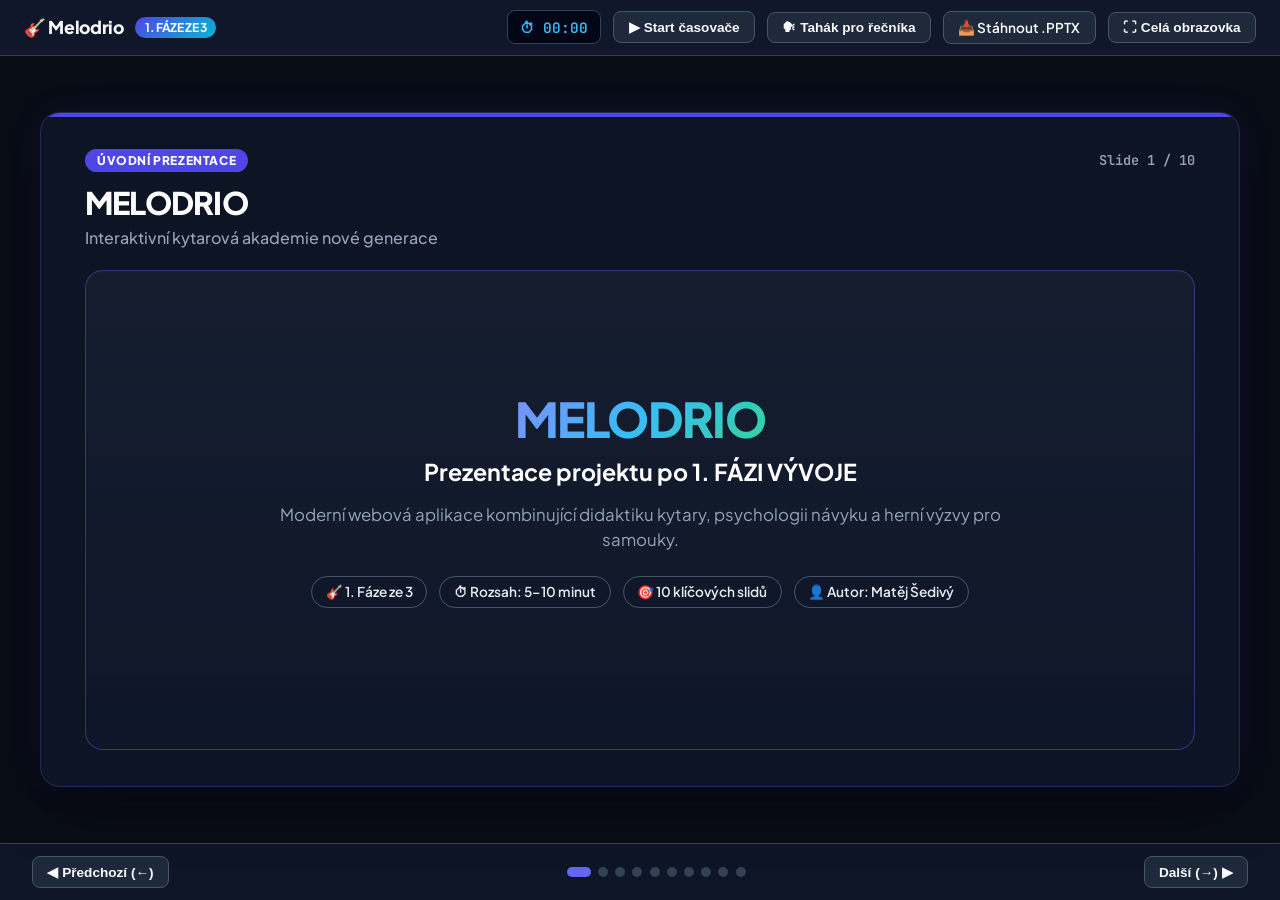
==== prezentace.html @ 57d4da6e "docs: 10-slidova prezentace po 1. fazi projektu (.pptx a interaktivni html verze)" ====
<!DOCTYPE html>
<html lang="cs">
<head>
  <meta charset="UTF-8">
  <meta name="viewport" content="width=device-width, initial-scale=1.0">
  <title>Melodrio – Prezentace po 1. Fázi vývoje (5-10 min)</title>
  <link rel="preconnect" href="https://fonts.googleapis.com">
  <link rel="preconnect" href="https://fonts.gstatic.com" crossorigin>
  <link href="https://fonts.googleapis.com/css2?family=Plus+Jakarta+Sans:wght@400;500;600;700;800&family=JetBrains+Mono:wght@400;600&display=swap" rel="stylesheet">
  <style>
    :root {
      --bg: #090D16;
      --card-bg: #131B2E;
      --card-border: #334155;
      --text: #F8FAFC;
      --text-muted: #94A3B8;
      --primary: #6366F1;
      --emerald: #10B981;
      --amber: #F59E0B;
      --rose: #F43F5E;
      --cyan: #38BDF8;
    }

    * { box-sizing: border-box; margin: 0; padding: 0; }
    body {
      font-family: 'Plus Jakarta Sans', system-ui, -apple-system, sans-serif;
      background: var(--bg);
      color: var(--text);
      min-height: 100vh;
      display: flex;
      flex-direction: column;
      overflow-x: hidden;
    }

    /* Top Control Bar */
    header.pres-header {
      background: rgba(19, 27, 46, 0.85);
      backdrop-filter: blur(12px);
      border-bottom: 1px solid var(--card-border);
      padding: 0.65rem 1.5rem;
      display: flex;
      align-items: center;
      justify-content: space-between;
      position: sticky;
      top: 0;
      z-index: 100;
    }
    .brand {
      display: flex;
      align-items: center;
      gap: 0.75rem;
      font-weight: 800;
      font-size: 1.1rem;
      letter-spacing: -0.02em;
    }
    .brand-badge {
      background: linear-gradient(135deg, #4F46E5, #06B6D4);
      color: #fff;
      padding: 0.2rem 0.6rem;
      border-radius: 9999px;
      font-size: 0.75rem;
      font-weight: 700;
    }
    .pres-controls {
      display: flex;
      align-items: center;
      gap: 0.75rem;
    }
    .ctrl-btn {
      background: #1E293B;
      color: #F8FAFC;
      border: 1px solid #475569;
      padding: 0.45rem 0.9rem;
      border-radius: 8px;
      font-size: 0.85rem;
      font-weight: 600;
      cursor: pointer;
      display: flex;
      align-items: center;
      gap: 0.4rem;
      transition: all 0.15s ease;
    }
    .ctrl-btn:hover {
      background: #334155;
      border-color: #64748B;
    }
    .ctrl-btn.active {
      background: #4F46E5;
      border-color: #6366F1;
      color: white;
    }
    .timer-badge {
      font-family: 'JetBrains Mono', monospace;
      background: #020617;
      border: 1px solid #334155;
      color: #38BDF8;
      padding: 0.4rem 0.75rem;
      border-radius: 8px;
      font-size: 0.9rem;
      font-weight: 600;
    }

    /* Presentation Container */
    main.pres-viewport {
      flex: 1;
      display: flex;
      align-items: center;
      justify-content: center;
      padding: 1.5rem;
      position: relative;
    }

    .slide-stage {
      width: 100%;
      max-width: 1200px;
      aspect-ratio: 16 / 9;
      background: #0D1424;
      border: 1px solid rgba(99, 102, 241, 0.25);
      border-radius: 20px;
      box-shadow: 0 25px 60px -15px rgba(0, 0, 0, 0.7), 0 0 40px -10px rgba(79, 70, 229, 0.2);
      display: flex;
      flex-direction: column;
      padding: 2.25rem 2.75rem;
      position: relative;
      overflow: hidden;
      transition: all 0.25s ease;
    }

    .slide-top-glow {
      position: absolute;
      top: 0;
      left: 0;
      right: 0;
      height: 4px;
    }

    .slide-meta-row {
      display: flex;
      align-items: center;
      justify-content: space-between;
      margin-bottom: 0.75rem;
    }
    .slide-pill {
      font-size: 0.75rem;
      font-weight: 800;
      letter-spacing: 0.05em;
      text-transform: uppercase;
      padding: 0.25rem 0.75rem;
      border-radius: 9999px;
      color: white;
      display: inline-block;
    }
    .slide-num-indicator {
      font-family: 'JetBrains Mono', monospace;
      color: var(--text-muted);
      font-size: 0.85rem;
      font-weight: 600;
    }

    .slide-header {
      margin-bottom: 1.4rem;
    }
    .slide-title {
      font-size: 1.95rem;
      font-weight: 800;
      letter-spacing: -0.025em;
      line-height: 1.2;
      color: #FFFFFF;
      margin-bottom: 0.35rem;
    }
    .slide-subtitle {
      font-size: 1rem;
      color: var(--text-muted);
      font-weight: 500;
    }

    /* Slide Layouts */
    .slide-body {
      flex: 1;
      display: flex;
      gap: 1.25rem;
    }

    .slide-card {
      flex: 1;
      background: #131B2E;
      border: 1px solid var(--card-border);
      border-radius: 14px;
      padding: 1.25rem 1.4rem;
      display: flex;
      flex-direction: column;
      position: relative;
    }
    .slide-card-title {
      font-size: 1.1rem;
      font-weight: 700;
      margin-bottom: 0.85rem;
      display: flex;
      align-items: center;
      gap: 0.5rem;
    }
    .slide-card ul {
      list-style: none;
      display: flex;
      flex-direction: column;
      gap: 0.65rem;
    }
    .slide-card li {
      font-size: 0.92rem;
      color: #CBD5E1;
      line-height: 1.45;
      display: flex;
      align-items: flex-start;
      gap: 0.55rem;
    }
    .slide-card li::before {
      content: "▶";
      color: var(--cyan);
      font-size: 0.75rem;
      margin-top: 0.25rem;
      flex-shrink: 0;
    }

    /* Hero Layout (Slide 1) */
    .hero-layout {
      flex: 1;
      display: flex;
      flex-direction: column;
      align-items: center;
      justify-content: center;
      text-align: center;
      background: linear-gradient(180deg, rgba(30, 41, 59, 0.5), rgba(15, 23, 42, 0.8));
      border: 1px solid rgba(99, 102, 241, 0.4);
      border-radius: 18px;
      padding: 2rem;
    }
    .hero-logo {
      font-size: 3rem;
      font-weight: 900;
      letter-spacing: -0.03em;
      background: linear-gradient(135deg, #818CF8, #38BDF8, #34D399);
      -webkit-background-clip: text;
      -webkit-text-fill-color: transparent;
      margin-bottom: 0.5rem;
    }
    .hero-tagline {
      font-size: 1.45rem;
      font-weight: 700;
      color: white;
      margin-bottom: 1rem;
    }
    .hero-desc {
      font-size: 1.05rem;
      color: #94A3B8;
      max-width: 750px;
      line-height: 1.5;
      margin-bottom: 1.5rem;
    }
    .hero-badges {
      display: flex;
      gap: 0.75rem;
      margin-bottom: 1.5rem;
    }
    .hero-badge-item {
      background: rgba(15, 23, 42, 0.8);
      border: 1px solid #475569;
      padding: 0.4rem 0.85rem;
      border-radius: 9999px;
      font-size: 0.85rem;
      font-weight: 600;
      color: #E2E8F0;
    }

    /* Speaker Notes Drawer */
    .notes-drawer {
      background: #0B0F19;
      border-top: 1px solid var(--card-border);
      padding: 1.25rem 2rem;
      display: none;
    }
    .notes-drawer.open {
      display: block;
    }
    .notes-title {
      font-size: 0.8rem;
      text-transform: uppercase;
      letter-spacing: 0.05em;
      color: #38BDF8;
      font-weight: 800;
      margin-bottom: 0.5rem;
      display: flex;
      align-items: center;
      gap: 0.5rem;
    }
    .notes-content {
      color: #CBD5E1;
      font-size: 0.95rem;
      line-height: 1.6;
      max-width: 1200px;
      margin: 0 auto;
    }

    /* Footer Nav */
    footer.pres-footer {
      background: rgba(15, 23, 42, 0.9);
      border-top: 1px solid var(--card-border);
      padding: 0.75rem 2rem;
      display: flex;
      align-items: center;
      justify-content: space-between;
    }
    .slide-dots {
      display: flex;
      gap: 0.45rem;
    }
    .dot {
      width: 10px;
      height: 10px;
      border-radius: 9999px;
      background: #334155;
      cursor: pointer;
      transition: all 0.2s;
    }
    .dot.active {
      background: #6366F1;
      width: 24px;
    }

    @media (max-width: 900px) {
      .slide-stage { aspect-ratio: auto; min-height: 600px; padding: 1.5rem; }
      .slide-body { flex-direction: column; }
    }
  </style>
</head>
<body>

  <!-- Top bar -->
  <header class="pres-header">
    <div class="brand">
      <span>🎸 Melodrio</span>
      <span class="brand-badge">1. FÁZE ZE 3</span>
    </div>

    <div class="pres-controls">
      <div class="timer-badge" id="timerBadge">⏱ 00:00</div>
      <button class="ctrl-btn" id="timerToggleBtn">▶ Start časovače</button>
      <button class="ctrl-btn" id="notesToggleBtn">🗣 Tahák pro řečníka</button>
      <a href="prezentace_melodrio_faze1.pptx" download class="ctrl-btn" style="text-decoration:none;">📥 Stáhnout .PPTX</a>
      <button class="ctrl-btn" id="fullscreenBtn">⛶ Celá obrazovka</button>
    </div>
  </header>

  <!-- Slide Viewport -->
  <main class="pres-viewport">
    <div class="slide-stage" id="slideStage">
      <div class="slide-top-glow" id="slideGlow"></div>

      <div class="slide-meta-row">
        <span class="slide-pill" id="slidePill">ÚVODNÍ PREZENTACE</span>
        <span class="slide-num-indicator" id="slideNum">Slide 1 / 10</span>
      </div>

      <div class="slide-header" id="slideHeader">
        <h1 class="slide-title" id="slideTitle">MELODRIO</h1>
        <p class="slide-subtitle" id="slideSubtitle">Interaktivní kytarová akademie nové generace</p>
      </div>

      <div class="slide-body" id="slideBody">
        <!-- Injected via JavaScript -->
      </div>
    </div>
  </main>

  <!-- Speaker Notes -->
  <section class="notes-drawer" id="notesDrawer">
    <div class="notes-title">🗣 CO ŘÍCT K TOMUTO SLIDU (TAHÁK NA 5–10 MINUT):</div>
    <div class="notes-content" id="notesContent">
      <!-- Injected notes -->
    </div>
  </section>

  <!-- Bottom Nav -->
  <footer class="pres-footer">
    <button class="ctrl-btn" id="prevBtn">◀ Předchozí (←)</button>
    <div class="slide-dots" id="dotsContainer"></div>
    <button class="ctrl-btn" id="nextBtn">Další (→) ▶</button>
  </footer>

  <script>
    // Speaker notes and detailed scripts for all 10 slides
    const SLIDES_DATA = [
      {
        num: 1,
        pill: "ÚVODNÍ PREZENTACE",
        pillColor: "#4F46E5",
        title: "MELODRIO",
        subtitle: "Interaktivní kytarová akademie nové generace",
        type: "hero",
        heroTagline: "Prezentace projektu po 1. FÁZI VÝVOJE",
        heroDesc: "Moderní webová aplikace kombinující didaktiku kytary, psychologii návyku a herní výzvy pro samouky.",
        badges: ["🎸 1. Fáze ze 3", "⏱ Rozsah: 5–10 minut", "🎯 10 klíčových slidů", "👤 Autor: Matěj Šedivý"],
        speechNotes: `
          <b>Úvod (0:00 - 0:45):</b><br>
          „Dobrý den všem. Dnes vám představuji projekt <b>Melodrio</b> – interaktivní kytarovou akademii, jejímž cílem je zpřístupnit výuku hry na kytaru moderní a zábavnou formou.<br>
          Tato prezentace shrnuje <b>první fázi vývoje</b> z celkových tří plánovaných. Během následujících 5 až 8 minut vám ukážu, z čeho jsme čerpali inspiraci, co všechno uživatel v aplikaci může dělat, jaké technické výzvy jsme překonali a kam bude projekt směřovat dál.“
        `
      },
      {
        num: 2,
        pill: "PRODUKTOVÁ DNA",
        pillColor: "#059669",
        title: "Vize aplikace: Fúze tří špičkových konceptů",
        subtitle: "Řešíme problém, proč 90 % začátečníků na kytaru skončí do prvních 3 měsíců",
        type: "cards3",
        cards: [
          {
            title: "1. DUOLINGO (Návyk)",
            color: "#10B981",
            bullets: [
              "Mikro-lekce stravitelné během pár minut",
              "Denní série (Streak) pro psychologii zvyku",
              "Sbírání XP bodů a postup po úrovních (Level 1–100)",
              "Systém 16 odznaků a okamžité odměny"
            ]
          },
          {
            title: "2. SIMPLY GUITAR (Didaktika)",
            color: "#38BDF8",
            bullets: [
              "Ověřená kytarová metodika pro samouky",
              "Interaktivní akordové diagramy s prstoklady",
              "Integrovaná přesná chromatická ladička",
              "Zvukový metronom pro trénink přesného tempa"
            ]
          },
          {
            title: "3. HAXAGON (Výzvy a Mise)",
            color: "#818CF8",
            bullets: [
              "Struktura postupného odemykání obsahu",
              "Praktické hands-on úkoly pro postup dál",
              "Písně navázané na splněné prerekvizity lekcí",
              "God / Admin mód pro evaluaci a testing"
            ]
          }
        ],
        speechNotes: `
          <b>Filozofie (0:45 - 1:45):</b><br>
          „Většina lidí, kteří si koupí kytaru, ji do tří měsíců odloží do kouta. Důvodem je suchá teorie z učebnic a nulová okamžitá zpětná vazba.<br>
          Proto jsme Melodrio postavili jako hybrid tří světově osvědčených systémů:<br>
          1. <b>Duolingo</b> nám dalo psychologii návyku – denní streak, sbírání XP a odznaky.<br>
          2. <b>Simply Guitar</b> poskytlo hudební metodiku – vizuální akordy, ladičku a metronom.<br>
          3. <b>Haxagon</b> inspiroval herní strukturu výzev – student postupně odemyká mise a písničky plněním praktických úkolů.“
        `
      },
      {
        num: 3,
        pill: "STRATEGICKÁ ROADMAPA",
        pillColor: "#D97706",
        title: "Důležitý kontext: Jsme v 1. FÁZI ZE 3",
        subtitle: "Projekt je koncipován jako třífázový vývojový cyklus – dnes hodnotíme první pilíř",
        type: "cards3",
        cards: [
          {
            title: "FÁZE 1: ZÁKLAD (HOTOVO)",
            color: "#10B981",
            bullets: [
              "✓ Plné didaktické jádro a čisté rozhraní",
              "✓ 16 strukturovaných lekcí (Fáze 1 a 2)",
              "✓ Repertoár 25 skladeb s popup odemykáním",
              "✓ Odemčená ladička a metronom pro všechny",
              "✓ Profil studenta a administrátorský God Mode"
            ]
          },
          {
            title: "FÁZE 2: AUDIO ENGINE (DALŠÍ KROK)",
            color: "#F59E0B",
            bullets: [
              "▶ Detekce tónů mikrofonem v reálném čase",
              "▶ Web Audio API + YIN pitch detection algoritmus",
              "▶ Interaktivní běžící tabulatura s hodnocením",
              "▶ Automatická kontrola čistoty zahraných akordů",
              "▶ Doprovodná kapela (backing tracks)"
            ]
          },
          {
            title: "FÁZE 3: MULTIPLAYER (BUDOUCNOST)",
            color: "#818CF8",
            bullets: [
              "✦ Kytarové ligy a týdenní žebříčky",
              "✦ Kytarové duely přátel 1 na 1",
              "✦ Komunitní tvorba vlastních tabulatur",
              "✦ Mobilní PWA aplikace do kapsy",
              "✦ Certifikáty o absolvování kurzů"
            ]
          }
        ],
        speechNotes: `
          <b>Fázování projektu (1:45 - 2:30):</b><br>
          „Je zásadní zdůraznit, že <b>toto je teprve 1. fáze ze tří</b>.<br>
          V této 1. fázi jsme vytvořili kompletní stabilní základy: UI, interaktivní strom 16 lekcí, knihovnu písní, cvičební nástroje a gamifikaci.<br>
          Ve <b>Fázi 2</b> napojíme mikrofon a reálný poslech hry v prohlížeči.<br>
          Ve <b>Fázi 3</b> přidáme multiplayerové souboje a ligy přátel.“
        `
      },
      {
        num: 4,
        pill: "UŽIVATELSKÝ ZÁŽITEK",
        pillColor: "#4F46E5",
        title: "Co vše může uživatel v aplikaci dělat",
        subtitle: "Kompletní cvičební prostředí navržené pro maximální efektivitu začátečníka",
        type: "cards2",
        card1: {
          title: "16 Strukturovaných lekcí (Fáze 1 a 2)",
          color: "#6366F1",
          bullets: [
            "Fáze 1 (Základy): Anatomie kytary, držení trsátka, ladění, tóny a akordy Em, Am, C",
            "Fáze 2 (Rytmus): Akordy G, D, rytmické vzorce a plynulé přechody mezi akordy",
            "Přehledný časový strom lekcí s čistým vizuálním oddělením mezi fázemi",
            "Každá lekce obsahuje srozumitelnou teorii, diagramy i testovací cvičení"
          ]
        },
        card2: {
          title: "Dashboard & Cvičební nástroje",
          color: "#38BDF8",
          bullets: [
            "Nový dvousloupcový responzivní dashboard: vlevo výuka, vpravo kompaktní nástroje",
            "Kompaktní fixní (sticky) boční panel zůstává po ruce i při posouvání dolů",
            "Integrovaná chromatická ladička s vizuální a zvukovou odezvou (E A D G B E)",
            "Přesný digitální metronom s nastavitelným tempem BPM a vizuálním kyvadlem"
          ]
        },
        speechNotes: `
          <b>Uživatelský zážitek (2:30 - 3:30):</b><br>
          „Jak aplikace reálně funguje pro studenta? Po přihlášení ho přivítá moderní dvousloupcový Dashboard.<br>
          Na levé straně prochází 16 lekcemi rozdělenými do dvou fází – od prvního dotyku strun až po přechody mezi akordy.<br>
          Na pravé straně má kompaktní panel s rychlým přístupem: denní cíl, statistiky, a hlavně <b>chromatickou ladičku a metronom</b>, které jsou nyní plně dostupné pro každého běžného uživatele.“
        `
      },
      {
        num: 5,
        pill: "KNIHOVNA SKLADEB",
        pillColor: "#059669",
        title: "Repertoár 25 písní & Inteligentní odemykání",
        subtitle: "Učení hrou na skutečné hudbě – žádná suchá cvičení, ale legendární hity",
        type: "cards2",
        card1: {
          title: "25 Světových hitů od 60. let po současnost",
          color: "#10B981",
          bullets: [
            "Ikonické skladby: Knockin' on Heaven's Door, Wonderwall, Stand By Me, Sweet Child O' Mine...",
            "Žánrová pestrost: Rock, Pop, Folk, Akustika i Hard Rock",
            "Přehledné karty písní s informacemi o tempu (BPM), žánru a potřebných akordech",
            "Odemčené skladby nabízejí přehled akordových tabulatur a rytmických doprovodů"
          ]
        },
        card2: {
          title: "Systém zámků & Asistenční popup modal",
          color: "#F59E0B",
          bullets: [
            "Písně jsou zamčené, dokud student neprojde lekcí s potřebnými akordy",
            "Zabraňuje frustraci ze skladeb, na které student zatím technicky nemá",
            "Informativní popup: Kliknutí zobrazí: 'Odemkne se po Lekci X: <Název lekce>'",
            "Jedním klikem: Tlačítko 'Přejít do Lekce X' okamžitě otevře požadovanou lekci"
          ]
        },
        speechNotes: `
          <b>Repertoár písniček (3:30 - 4:30):</b><br>
          „Nikdo se nechce učit hrát jen stupnice. V Melodriu má student k dispozici katalog 25 slavných světových písní.<br>
          Abychom předešli frustraci, písničky se odemykají postupně. Když student klikne na zamčenou píseň, nezobrazí se jen slepá ulička, ale elegantní <b>popup modal</b>, který mu řekne: <i>Tuto píseň odemkneš v Lekci 8: Akord G</i> – a rovnou mu nabídne tlačítko pro spuštění této lekce.“
        `
      },
      {
        num: 6,
        pill: "MOTIVAČNÍ ENGINE",
        pillColor: "#8B5CF6",
        title: "Gamifikace: Psychologie udržení pozornosti",
        subtitle: "Ověřené principy z Duolinga a Haxagonu, které udrží studenta hrát každý den",
        type: "cards2",
        card1: {
          title: "Přísný Daily Streak & Oddělené statistiky",
          color: "#A855F7",
          bullets: [
            "Přísná logika série: Výchozí 0 dní, přesně 1 den po dokončení denního cvičení",
            "Žádná falešná čísla – streak buduje skutečný každodenní tréninkový návyk",
            "Oddělené statistiky v profilu: Celkové XP body, level progres, celkový postup",
            "Detailní přehled: Dokončení Fáze 1 (8/8) a Fáze 2 (8/8) pro okamžitou zpětnou vazbu"
          ]
        },
        card2: {
          title: "16 Aspiračních odznaků za milníky",
          color: "#EC4899",
          bullets: [
            "Trofeje za konkrétní úspěchy: První tón, Mistr akordů, Rytmický mág, Písničkář...",
            "Jasný vizuální kontrast mezi získanými a zatím zamčenými odznaky",
            "Aspirační efekt: Uživatel zřetelně vidí cíle, kterých chce v budoucnu dosáhnout",
            "Každý odznak má detailní popis podmínek potřebných k jeho získání"
          ]
        },
        speechNotes: `
          <b>Gamifikace a motivace (4:30 - 5:30):</b><br>
          „Gamifikace je motorem úspěchu. V profilu studenta jsme oddělili klíčové statistiky – XP body, úroveň, Fázi 1 i Fázi 2.<br>
          Zavedli jsme přísně hlídaný <b>Daily Streak</b> (0 nebo 1 den), který uživatele nutí vzít kytaru do ruky alespoň na 5 minut denně.<br>
          A systém <b>16 aspiračních odznaků</b> funguje přesně jako v moderních hrách – vidíte, co ještě nemáte, a chcete to získat.“
        `
      },
      {
        num: 7,
        pill: "ADMINISTRACE & TESTING",
        pillColor: "#D97706",
        title: "God Mode: Plná kontrola pro zkoušejícího",
        subtitle: "Speciální administrátorský účet pro okamžitou prezentaci a evaluační testování",
        type: "cards2",
        card1: {
          title: "Přístup a Pravomoci",
          color: "#F59E0B",
          bullets: [
            "Přihlašovací údaje: jméno 'god', heslo 'godballs'",
            "Okamžitý přístup ke všem funkcím bez nutnosti odklikávat 16 lekcí",
            "Plně odemčené všechny písně, cvičení, nástroje i budoucí moduly",
            "Izolovaný stav: Běžný uživatel má reálný postup, God účet je nezávislý a plně připraven"
          ]
        },
        card2: {
          title: "Královský zlatý profil pro Boha",
          color: "#FBBF24",
          bullets: [
            "Prestižní statistiky: 10 000 XP & maximální Level 100",
            "Dokončeno všech 16/16 lekcí (100 % celkový postup)",
            "Nekonečný streak: Symbol '∞ dní' (pouze a jedine pro God mód)",
            "Všech 16 odznaků je odemčených se statusem 'Získáno'",
            "Královský zlatý vizuál: Zlaté karty, zlaté ukazatele a zářivé efekty (#F59E0B)"
          ]
        },
        speechNotes: `
          <b>God Mode (5:30 - 6:30):</b><br>
          „Pro účely evaluace a prezentace jsme vytvořili speciální režim <b>God Mode</b>.<br>
          Pod přihlášením 'god' a heslem 'godballs' získá hodnotitel okamžitý přístup k úplně všemu.<br>
          Profil boha má exkluzivní <b>zlaté téma</b>, 10 000 XP, hotových všech 16 lekcí, nekonečný streak ∞ dní a všechny odznaky. Přitom běžný uživatel má stále svá reálná data a standardní design.“
        `
      },
      {
        num: 8,
        pill: "INŽENÝRSKÉ LEKCE",
        pillColor: "#EF4444",
        title: "Výzvy a překážky: Co jsme museli vyřešit",
        subtitle: "Upřímný pohled pod kapotu – reálné technické a vizuální problémy při vývoji",
        type: "cards2",
        card1: {
          title: "Datové a Logické překážky",
          color: "#F87171",
          bullets: [
            "Bug '[object Object]' u streaku: Serializační chyba ukládání objektu místo čísla; vyřešeno striktní normalizací na 0 nebo 1",
            "Synchronizace stavu: Oddělení stavu běžného uživatele od God módu bez kolizí",
            "Podmíněná logika odemykání: Správné navázání 25 písniček na příslušné lekce"
          ]
        },
        card2: {
          title: "Vizuální a UX vylepšení",
          color: "#FB923C",
          bullets: [
            "Zbloudilé písmeno v profilu: Odstraněn nežádoucí znak před zvoleným jménem uživatele",
            "Chybějící mezera mezi fázemi: Lekce Fáze 1 se lepily na Fázi 2; přidán vzdušný přechod",
            "Nevyvážený dashboard: Prázdná pravá polovina obrazovky vyřešena dvousloupcovým layoutem se sticky panelem"
          ]
        },
        speechNotes: `
          <b>Výzvy a řešení (6:30 - 7:30):</b><br>
          „Žádný reálný software nevzniká bez chyb. Tady jsou konkrétní problémy, které jsme během 1. fáze vyřešili:<br>
          1. <b>Bug se streakem</b>, kde se zobrazovalo [object Object] kvůli chybě v serializaci objektu – opraveno a striktně zafixováno na 0 nebo 1.<br>
          2. <b>Vizuální artefakt</b> v profilu, kde se před jménem zobrazovalo malé písmeno.<br>
          3. <b>Nevyvážený layout</b> – pravá strana dashboardu byla prázdná, což jsme vyřešili přechodem na responzivní dvousloupcový grid s kompaktními kartami.“
        `
      },
      {
        num: 9,
        pill: "TECHNOLOGIE & KÓD",
        pillColor: "#6366F1",
        title: "Technická architektura a Verzování v Gitu",
        subtitle: "Robustní, bleskurychlý a udržitelný webový základ bez zbytečných balastů",
        type: "cards2",
        card1: {
          title: "Moderní čistý webový stack",
          color: "#818CF8",
          bullets: [
            "Vanilla JavaScript (ES6+): Okamžitý náběh aplikace v řádu milisekund",
            "Čisté CSS3: Flexbox, CSS Grid a dynamické CSS proměnné pro light/dark/gold režimy",
            "Žádné obří knihovny třetích stran: 100% přenositelnost a fungování i offline",
            "Web Audio API: Nativní zvukové jádro pro ladičku i metronom, připraveno pro Fázi 2"
          ]
        },
        card2: {
          title: "Verzování v Gitu & Bezpečnost",
          color: "#38BDF8",
          bullets: [
            "Větvení projektu: Stabilní větev 'main' a experimentální větev 'god-mode'",
            "Verzovací tagy: Tag 'v-god-mode' zaručuje bezpečný snapshot funkčního stavu",
            "Možnost kdykoliv se vrátit do původní verze nebo naopak přepnout na plný admin",
            "Automatizované headless ověření pro každý nový commit v repozitáři"
          ]
        },
        speechNotes: `
          <b>Technické řešení (7:30 - 8:30):</b><br>
          „Po technické stránce jsme zvolili čistý Vanilla JavaScript a moderní CSS. Žádné těžkopádné balíky nebo závislosti. Aplikace se načte okamžitě v jakémkoliv prohlížeči.<br>
          Projekt důsledně verzujeme v Gitu – máme oddělenou větev 'main', větev 'god-mode' i stálý tag 'v-god-mode', takže máme 100% jistotu bezpečné historie a možnosti rollbacku.“
        `
      },
      {
        num: 10,
        pill: "ZÁVĚR & DISKUSE",
        pillColor: "#10B981",
        title: "Závěr, Roadmapa Fáze 2 a Prostor pro Otázky",
        subtitle: "1. Fáze je úspěšně dokončena. Pevný základ je postaven – co bude dál?",
        type: "cards2",
        card1: {
          title: "Roadmapa pro Fázi 2 (Další krok)",
          color: "#34D399",
          bullets: [
            "1. Živý poslech hry přes mikrofon (algoritmus YIN pro výpočet frekvence tónu)",
            "2. Běžící interaktivní tabulatura s okamžitým hodnocením čistoty akordu",
            "3. Reálné doprovodné audio stopy (backing tracks) ke všem 25 skladbám",
            "4. Pokročilejší rytmická cvičení a vybrnkávání prsty (fingerpicking)"
          ]
        },
        card2: {
          title: "Odpovědi na předpokládané otázky (Q&A)",
          color: "#FBBF24",
          bullets: [
            "Otázka: 'Proč web místo mobilní aplikace?' -> Web funguje ihned na PC i tabletu, který má kytarista pohodlně na stole.",
            "Otázka: 'Je Web Audio API dostatečně rychlé?' -> Ano, moderní prohlížeče zvládají latenci pod 15 ms, což je pro hudbu skvělé.",
            "DĚKUJEME ZA POZORNOST! MÁTE NA NÁS NĚJAKÉ OTÁZKY?"
          ]
        },
        speechNotes: `
          <b>Závěr a Q&A (8:30 - 10:00):</b><br>
          „Abych to shrnul: 1. fáze Melodria položila pevný základ. Máme funkční didaktiku, 25 skladeb, cvičební nástroje, gamifikaci i administraci.<br>
          Ve 2. fázi oživíme mikrofon pro poslech hry v reálném čase.<br>
          Děkuji vám za pozornost a nyní rád zodpovím jakékoliv vaše dotazy.“
        `
      }
    ];

    let currentSlide = 1;
    let timerSeconds = 0;
    let timerInterval = null;

    const slideStage = document.getElementById('slideStage');
    const slideGlow = document.getElementById('slideGlow');
    const slidePill = document.getElementById('slidePill');
    const slideNum = document.getElementById('slideNum');
    const slideTitle = document.getElementById('slideTitle');
    const slideSubtitle = document.getElementById('slideSubtitle');
    const slideBody = document.getElementById('slideBody');
    const notesContent = document.getElementById('notesContent');
    const notesDrawer = document.getElementById('notesDrawer');
    const dotsContainer = document.getElementById('dotsContainer');
    const timerBadge = document.getElementById('timerBadge');
    const timerToggleBtn = document.getElementById('timerToggleBtn');

    // Init Dots
    for (let i = 1; i <= 10; i++) {
      const dot = document.createElement('div');
      dot.className = `dot ${i === 1 ? 'active' : ''}`;
      dot.title = `Přejít na slide ${i}`;
      dot.onclick = () => renderSlide(i);
      dotsContainer.appendChild(dot);
    }

    function renderSlide(index) {
      if (index < 1 || index > 10) return;
      currentSlide = index;
      const data = SLIDES_DATA[index - 1];

      // Update meta
      slideGlow.style.background = data.pillColor;
      slidePill.textContent = data.pill;
      slidePill.style.background = data.pillColor;
      slideNum.textContent = `Slide ${data.num} / 10`;

      slideTitle.textContent = data.title;
      slideSubtitle.textContent = data.subtitle;

      // Update body
      if (data.type === "hero") {
        slideBody.innerHTML = `
          <div class="hero-layout">
            <div class="hero-logo">MELODRIO</div>
            <div class="hero-tagline">${data.heroTagline}</div>
            <div class="hero-desc">${data.heroDesc}</div>
            <div class="hero-badges">
              ${data.badges.map(b => `<div class="hero-badge-item">${b}</div>`).join('')}
            </div>
          </div>
        `;
      } else if (data.type === "cards3") {
        slideBody.innerHTML = data.cards.map(c => `
          <div class="slide-card">
            <div class="slide-card-title" style="color: ${c.color}">${c.title}</div>
            <ul>
              ${c.bullets.map(b => `<li>${b}</li>`).join('')}
            </ul>
          </div>
        `).join('');
      } else if (data.type === "cards2") {
        slideBody.innerHTML = `
          <div class="slide-card">
            <div class="slide-card-title" style="color: ${data.card1.color}">${data.card1.title}</div>
            <ul>
              ${data.card1.bullets.map(b => `<li>${b}</li>`).join('')}
            </ul>
          </div>
          <div class="slide-card">
            <div class="slide-card-title" style="color: ${data.card2.color}">${data.card2.title}</div>
            <ul>
              ${data.card2.bullets.map(b => `<li>${b}</li>`).join('')}
            </ul>
          </div>
        `;
      }

      // Update notes
      notesContent.innerHTML = data.speechNotes;

      // Update dots
      document.querySelectorAll('.dot').forEach((dot, idx) => {
        dot.className = `dot ${idx + 1 === index ? 'active' : ''}`;
      });
    }

    // Timer controls
    function formatTime(s) {
      const m = Math.floor(s / 60).toString().padStart(2, '0');
      const sec = (s % 60).toString().padStart(2, '0');
      return `${m}:${sec}`;
    }

    timerToggleBtn.onclick = () => {
      if (timerInterval) {
        clearInterval(timerInterval);
        timerInterval = null;
        timerToggleBtn.textContent = "▶ Pokračovat v čase";
        timerToggleBtn.classList.remove('active');
      } else {
        timerInterval = setInterval(() => {
          timerSeconds++;
          timerBadge.textContent = `⏱ ${formatTime(timerSeconds)}`;
          if (timerSeconds > 600) {
            timerBadge.style.color = '#EF4444'; // Red if over 10 mins
          } else if (timerSeconds > 300) {
            timerBadge.style.color = '#F59E0B'; // Amber between 5-10 mins
          }
        }, 1000);
        timerToggleBtn.textContent = "⏸ Pozastavit časovač";
        timerToggleBtn.classList.add('active');
      }
    };

    // Notes toggle
    document.getElementById('notesToggleBtn').onclick = () => {
      notesDrawer.classList.toggle('open');
      document.getElementById('notesToggleBtn').classList.toggle('active');
    };

    // Fullscreen
    document.getElementById('fullscreenBtn').onclick = () => {
      if (!document.fullscreenElement) {
        document.documentElement.requestFullscreen().catch(() => {});
      } else {
        document.exitFullscreen().catch(() => {});
      }
    };

    // Navigation buttons
    document.getElementById('prevBtn').onclick = () => renderSlide(currentSlide - 1);
    document.getElementById('nextBtn').onclick = () => renderSlide(currentSlide + 1);

    // Keyboard controls
    window.addEventListener('keydown', (e) => {
      if (e.key === "ArrowRight" || e.key === " " || e.key === "PageDown") {
        renderSlide(currentSlide + 1);
      } else if (e.key === "ArrowLeft" || e.key === "PageUp") {
        renderSlide(currentSlide - 1);
      } else if (e.key === "f" || e.key === "F") {
        document.getElementById('fullscreenBtn').click();
      } else if (e.key === "n" || e.key === "N") {
        document.getElementById('notesToggleBtn').click();
      }
    });

    // Initial render
    renderSlide(1);
  </script>
</body>
</html>
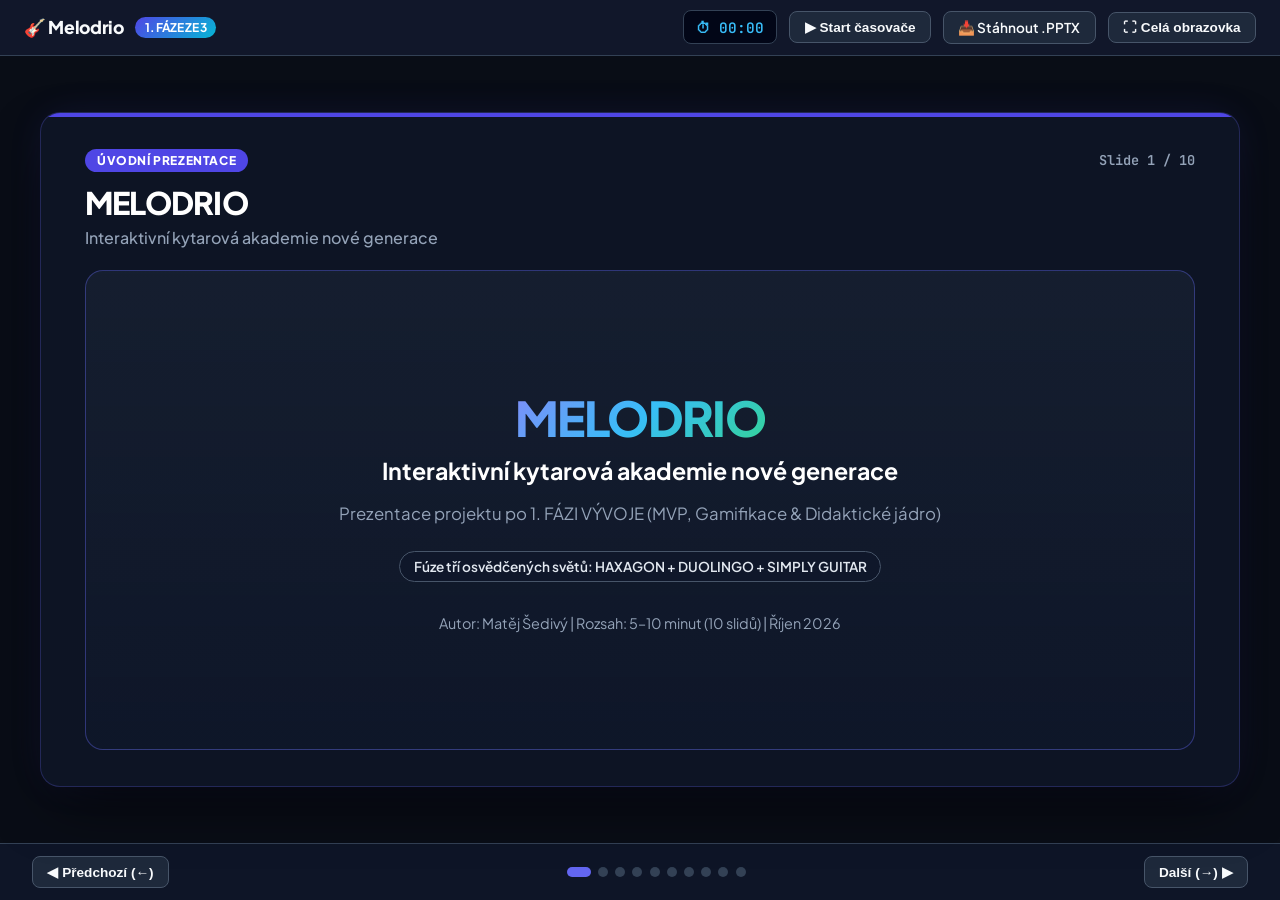
==== commit afa13e89: "fix: 100% ciste ceske fonty bez divnych znaku a odstraneni poznamek" ====
--- a/prezentace.html
+++ b/prezentace.html
@@ -79,6 +79,7 @@
       align-items: center;
       gap: 0.4rem;
       transition: all 0.15s ease;
+      text-decoration: none;
     }
     .ctrl-btn:hover {
       background: #334155;
@@ -214,10 +215,10 @@
       gap: 0.55rem;
     }
     .slide-card li::before {
-      content: "▶";
+      content: "-";
       color: var(--cyan);
-      font-size: 0.75rem;
-      margin-top: 0.25rem;
+      font-weight: bold;
+      margin-right: 0.25rem;
       flex-shrink: 0;
     }
 
@@ -271,35 +272,6 @@
       color: #E2E8F0;
     }
 
-    /* Speaker Notes Drawer */
-    .notes-drawer {
-      background: #0B0F19;
-      border-top: 1px solid var(--card-border);
-      padding: 1.25rem 2rem;
-      display: none;
-    }
-    .notes-drawer.open {
-      display: block;
-    }
-    .notes-title {
-      font-size: 0.8rem;
-      text-transform: uppercase;
-      letter-spacing: 0.05em;
-      color: #38BDF8;
-      font-weight: 800;
-      margin-bottom: 0.5rem;
-      display: flex;
-      align-items: center;
-      gap: 0.5rem;
-    }
-    .notes-content {
-      color: #CBD5E1;
-      font-size: 0.95rem;
-      line-height: 1.6;
-      max-width: 1200px;
-      margin: 0 auto;
-    }
-
     /* Footer Nav */
     footer.pres-footer {
       background: rgba(15, 23, 42, 0.9);
@@ -344,8 +316,7 @@
     <div class="pres-controls">
       <div class="timer-badge" id="timerBadge">⏱ 00:00</div>
       <button class="ctrl-btn" id="timerToggleBtn">▶ Start časovače</button>
-      <button class="ctrl-btn" id="notesToggleBtn">🗣 Tahák pro řečníka</button>
-      <a href="prezentace_melodrio_faze1.pptx" download class="ctrl-btn" style="text-decoration:none;">📥 Stáhnout .PPTX</a>
+      <a href="prezentace_melodrio_faze1.pptx" download class="ctrl-btn">📥 Stáhnout .PPTX</a>
       <button class="ctrl-btn" id="fullscreenBtn">⛶ Celá obrazovka</button>
     </div>
   </header>
@@ -370,14 +341,6 @@
       </div>
     </div>
   </main>
-
-  <!-- Speaker Notes -->
-  <section class="notes-drawer" id="notesDrawer">
-    <div class="notes-title">🗣 CO ŘÍCT K TOMUTO SLIDU (TAHÁK NA 5–10 MINUT):</div>
-    <div class="notes-content" id="notesContent">
-      <!-- Injected notes -->
-    </div>
-  </section>
 
   <!-- Bottom Nav -->
   <footer class="pres-footer">
@@ -387,362 +350,10 @@
   </footer>
 
   <script>
-    // Speaker notes and detailed scripts for all 10 slides
-    const SLIDES_DATA = [
-      {
-        num: 1,
-        pill: "ÚVODNÍ PREZENTACE",
-        pillColor: "#4F46E5",
-        title: "MELODRIO",
-        subtitle: "Interaktivní kytarová akademie nové generace",
-        type: "hero",
-        heroTagline: "Prezentace projektu po 1. FÁZI VÝVOJE",
-        heroDesc: "Moderní webová aplikace kombinující didaktiku kytary, psychologii návyku a herní výzvy pro samouky.",
-        badges: ["🎸 1. Fáze ze 3", "⏱ Rozsah: 5–10 minut", "🎯 10 klíčových slidů", "👤 Autor: Matěj Šedivý"],
-        speechNotes: `
-          <b>Úvod (0:00 - 0:45):</b><br>
-          „Dobrý den všem. Dnes vám představuji projekt <b>Melodrio</b> – interaktivní kytarovou akademii, jejímž cílem je zpřístupnit výuku hry na kytaru moderní a zábavnou formou.<br>
-          Tato prezentace shrnuje <b>první fázi vývoje</b> z celkových tří plánovaných. Během následujících 5 až 8 minut vám ukážu, z čeho jsme čerpali inspiraci, co všechno uživatel v aplikaci může dělat, jaké technické výzvy jsme překonali a kam bude projekt směřovat dál.“
-        `
-      },
-      {
-        num: 2,
-        pill: "PRODUKTOVÁ DNA",
-        pillColor: "#059669",
-        title: "Vize aplikace: Fúze tří špičkových konceptů",
-        subtitle: "Řešíme problém, proč 90 % začátečníků na kytaru skončí do prvních 3 měsíců",
-        type: "cards3",
-        cards: [
-          {
-            title: "1. DUOLINGO (Návyk)",
-            color: "#10B981",
-            bullets: [
-              "Mikro-lekce stravitelné během pár minut",
-              "Denní série (Streak) pro psychologii zvyku",
-              "Sbírání XP bodů a postup po úrovních (Level 1–100)",
-              "Systém 16 odznaků a okamžité odměny"
-            ]
-          },
-          {
-            title: "2. SIMPLY GUITAR (Didaktika)",
-            color: "#38BDF8",
-            bullets: [
-              "Ověřená kytarová metodika pro samouky",
-              "Interaktivní akordové diagramy s prstoklady",
-              "Integrovaná přesná chromatická ladička",
-              "Zvukový metronom pro trénink přesného tempa"
-            ]
-          },
-          {
-            title: "3. HAXAGON (Výzvy a Mise)",
-            color: "#818CF8",
-            bullets: [
-              "Struktura postupného odemykání obsahu",
-              "Praktické hands-on úkoly pro postup dál",
-              "Písně navázané na splněné prerekvizity lekcí",
-              "God / Admin mód pro evaluaci a testing"
-            ]
-          }
-        ],
-        speechNotes: `
-          <b>Filozofie (0:45 - 1:45):</b><br>
-          „Většina lidí, kteří si koupí kytaru, ji do tří měsíců odloží do kouta. Důvodem je suchá teorie z učebnic a nulová okamžitá zpětná vazba.<br>
-          Proto jsme Melodrio postavili jako hybrid tří světově osvědčených systémů:<br>
-          1. <b>Duolingo</b> nám dalo psychologii návyku – denní streak, sbírání XP a odznaky.<br>
-          2. <b>Simply Guitar</b> poskytlo hudební metodiku – vizuální akordy, ladičku a metronom.<br>
-          3. <b>Haxagon</b> inspiroval herní strukturu výzev – student postupně odemyká mise a písničky plněním praktických úkolů.“
-        `
-      },
-      {
-        num: 3,
-        pill: "STRATEGICKÁ ROADMAPA",
-        pillColor: "#D97706",
-        title: "Důležitý kontext: Jsme v 1. FÁZI ZE 3",
-        subtitle: "Projekt je koncipován jako třífázový vývojový cyklus – dnes hodnotíme první pilíř",
-        type: "cards3",
-        cards: [
-          {
-            title: "FÁZE 1: ZÁKLAD (HOTOVO)",
-            color: "#10B981",
-            bullets: [
-              "✓ Plné didaktické jádro a čisté rozhraní",
-              "✓ 16 strukturovaných lekcí (Fáze 1 a 2)",
-              "✓ Repertoár 25 skladeb s popup odemykáním",
-              "✓ Odemčená ladička a metronom pro všechny",
-              "✓ Profil studenta a administrátorský God Mode"
-            ]
-          },
-          {
-            title: "FÁZE 2: AUDIO ENGINE (DALŠÍ KROK)",
-            color: "#F59E0B",
-            bullets: [
-              "▶ Detekce tónů mikrofonem v reálném čase",
-              "▶ Web Audio API + YIN pitch detection algoritmus",
-              "▶ Interaktivní běžící tabulatura s hodnocením",
-              "▶ Automatická kontrola čistoty zahraných akordů",
-              "▶ Doprovodná kapela (backing tracks)"
-            ]
-          },
-          {
-            title: "FÁZE 3: MULTIPLAYER (BUDOUCNOST)",
-            color: "#818CF8",
-            bullets: [
-              "✦ Kytarové ligy a týdenní žebříčky",
-              "✦ Kytarové duely přátel 1 na 1",
-              "✦ Komunitní tvorba vlastních tabulatur",
-              "✦ Mobilní PWA aplikace do kapsy",
-              "✦ Certifikáty o absolvování kurzů"
-            ]
-          }
-        ],
-        speechNotes: `
-          <b>Fázování projektu (1:45 - 2:30):</b><br>
-          „Je zásadní zdůraznit, že <b>toto je teprve 1. fáze ze tří</b>.<br>
-          V této 1. fázi jsme vytvořili kompletní stabilní základy: UI, interaktivní strom 16 lekcí, knihovnu písní, cvičební nástroje a gamifikaci.<br>
-          Ve <b>Fázi 2</b> napojíme mikrofon a reálný poslech hry v prohlížeči.<br>
-          Ve <b>Fázi 3</b> přidáme multiplayerové souboje a ligy přátel.“
-        `
-      },
-      {
-        num: 4,
-        pill: "UŽIVATELSKÝ ZÁŽITEK",
-        pillColor: "#4F46E5",
-        title: "Co vše může uživatel v aplikaci dělat",
-        subtitle: "Kompletní cvičební prostředí navržené pro maximální efektivitu začátečníka",
-        type: "cards2",
-        card1: {
-          title: "16 Strukturovaných lekcí (Fáze 1 a 2)",
-          color: "#6366F1",
-          bullets: [
-            "Fáze 1 (Základy): Anatomie kytary, držení trsátka, ladění, tóny a akordy Em, Am, C",
-            "Fáze 2 (Rytmus): Akordy G, D, rytmické vzorce a plynulé přechody mezi akordy",
-            "Přehledný časový strom lekcí s čistým vizuálním oddělením mezi fázemi",
-            "Každá lekce obsahuje srozumitelnou teorii, diagramy i testovací cvičení"
-          ]
-        },
-        card2: {
-          title: "Dashboard & Cvičební nástroje",
-          color: "#38BDF8",
-          bullets: [
-            "Nový dvousloupcový responzivní dashboard: vlevo výuka, vpravo kompaktní nástroje",
-            "Kompaktní fixní (sticky) boční panel zůstává po ruce i při posouvání dolů",
-            "Integrovaná chromatická ladička s vizuální a zvukovou odezvou (E A D G B E)",
-            "Přesný digitální metronom s nastavitelným tempem BPM a vizuálním kyvadlem"
-          ]
-        },
-        speechNotes: `
-          <b>Uživatelský zážitek (2:30 - 3:30):</b><br>
-          „Jak aplikace reálně funguje pro studenta? Po přihlášení ho přivítá moderní dvousloupcový Dashboard.<br>
-          Na levé straně prochází 16 lekcemi rozdělenými do dvou fází – od prvního dotyku strun až po přechody mezi akordy.<br>
-          Na pravé straně má kompaktní panel s rychlým přístupem: denní cíl, statistiky, a hlavně <b>chromatickou ladičku a metronom</b>, které jsou nyní plně dostupné pro každého běžného uživatele.“
-        `
-      },
-      {
-        num: 5,
-        pill: "KNIHOVNA SKLADEB",
-        pillColor: "#059669",
-        title: "Repertoár 25 písní & Inteligentní odemykání",
-        subtitle: "Učení hrou na skutečné hudbě – žádná suchá cvičení, ale legendární hity",
-        type: "cards2",
-        card1: {
-          title: "25 Světových hitů od 60. let po současnost",
-          color: "#10B981",
-          bullets: [
-            "Ikonické skladby: Knockin' on Heaven's Door, Wonderwall, Stand By Me, Sweet Child O' Mine...",
-            "Žánrová pestrost: Rock, Pop, Folk, Akustika i Hard Rock",
-            "Přehledné karty písní s informacemi o tempu (BPM), žánru a potřebných akordech",
-            "Odemčené skladby nabízejí přehled akordových tabulatur a rytmických doprovodů"
-          ]
-        },
-        card2: {
-          title: "Systém zámků & Asistenční popup modal",
-          color: "#F59E0B",
-          bullets: [
-            "Písně jsou zamčené, dokud student neprojde lekcí s potřebnými akordy",
-            "Zabraňuje frustraci ze skladeb, na které student zatím technicky nemá",
-            "Informativní popup: Kliknutí zobrazí: 'Odemkne se po Lekci X: <Název lekce>'",
-            "Jedním klikem: Tlačítko 'Přejít do Lekce X' okamžitě otevře požadovanou lekci"
-          ]
-        },
-        speechNotes: `
-          <b>Repertoár písniček (3:30 - 4:30):</b><br>
-          „Nikdo se nechce učit hrát jen stupnice. V Melodriu má student k dispozici katalog 25 slavných světových písní.<br>
-          Abychom předešli frustraci, písničky se odemykají postupně. Když student klikne na zamčenou píseň, nezobrazí se jen slepá ulička, ale elegantní <b>popup modal</b>, který mu řekne: <i>Tuto píseň odemkneš v Lekci 8: Akord G</i> – a rovnou mu nabídne tlačítko pro spuštění této lekce.“
-        `
-      },
-      {
-        num: 6,
-        pill: "MOTIVAČNÍ ENGINE",
-        pillColor: "#8B5CF6",
-        title: "Gamifikace: Psychologie udržení pozornosti",
-        subtitle: "Ověřené principy z Duolinga a Haxagonu, které udrží studenta hrát každý den",
-        type: "cards2",
-        card1: {
-          title: "Přísný Daily Streak & Oddělené statistiky",
-          color: "#A855F7",
-          bullets: [
-            "Přísná logika série: Výchozí 0 dní, přesně 1 den po dokončení denního cvičení",
-            "Žádná falešná čísla – streak buduje skutečný každodenní tréninkový návyk",
-            "Oddělené statistiky v profilu: Celkové XP body, level progres, celkový postup",
-            "Detailní přehled: Dokončení Fáze 1 (8/8) a Fáze 2 (8/8) pro okamžitou zpětnou vazbu"
-          ]
-        },
-        card2: {
-          title: "16 Aspiračních odznaků za milníky",
-          color: "#EC4899",
-          bullets: [
-            "Trofeje za konkrétní úspěchy: První tón, Mistr akordů, Rytmický mág, Písničkář...",
-            "Jasný vizuální kontrast mezi získanými a zatím zamčenými odznaky",
-            "Aspirační efekt: Uživatel zřetelně vidí cíle, kterých chce v budoucnu dosáhnout",
-            "Každý odznak má detailní popis podmínek potřebných k jeho získání"
-          ]
-        },
-        speechNotes: `
-          <b>Gamifikace a motivace (4:30 - 5:30):</b><br>
-          „Gamifikace je motorem úspěchu. V profilu studenta jsme oddělili klíčové statistiky – XP body, úroveň, Fázi 1 i Fázi 2.<br>
-          Zavedli jsme přísně hlídaný <b>Daily Streak</b> (0 nebo 1 den), který uživatele nutí vzít kytaru do ruky alespoň na 5 minut denně.<br>
-          A systém <b>16 aspiračních odznaků</b> funguje přesně jako v moderních hrách – vidíte, co ještě nemáte, a chcete to získat.“
-        `
-      },
-      {
-        num: 7,
-        pill: "ADMINISTRACE & TESTING",
-        pillColor: "#D97706",
-        title: "God Mode: Plná kontrola pro zkoušejícího",
-        subtitle: "Speciální administrátorský účet pro okamžitou prezentaci a evaluační testování",
-        type: "cards2",
-        card1: {
-          title: "Přístup a Pravomoci",
-          color: "#F59E0B",
-          bullets: [
-            "Přihlašovací údaje: jméno 'god', heslo 'godballs'",
-            "Okamžitý přístup ke všem funkcím bez nutnosti odklikávat 16 lekcí",
-            "Plně odemčené všechny písně, cvičení, nástroje i budoucí moduly",
-            "Izolovaný stav: Běžný uživatel má reálný postup, God účet je nezávislý a plně připraven"
-          ]
-        },
-        card2: {
-          title: "Královský zlatý profil pro Boha",
-          color: "#FBBF24",
-          bullets: [
-            "Prestižní statistiky: 10 000 XP & maximální Level 100",
-            "Dokončeno všech 16/16 lekcí (100 % celkový postup)",
-            "Nekonečný streak: Symbol '∞ dní' (pouze a jedine pro God mód)",
-            "Všech 16 odznaků je odemčených se statusem 'Získáno'",
-            "Královský zlatý vizuál: Zlaté karty, zlaté ukazatele a zářivé efekty (#F59E0B)"
-          ]
-        },
-        speechNotes: `
-          <b>God Mode (5:30 - 6:30):</b><br>
-          „Pro účely evaluace a prezentace jsme vytvořili speciální režim <b>God Mode</b>.<br>
-          Pod přihlášením 'god' a heslem 'godballs' získá hodnotitel okamžitý přístup k úplně všemu.<br>
-          Profil boha má exkluzivní <b>zlaté téma</b>, 10 000 XP, hotových všech 16 lekcí, nekonečný streak ∞ dní a všechny odznaky. Přitom běžný uživatel má stále svá reálná data a standardní design.“
-        `
-      },
-      {
-        num: 8,
-        pill: "INŽENÝRSKÉ LEKCE",
-        pillColor: "#EF4444",
-        title: "Výzvy a překážky: Co jsme museli vyřešit",
-        subtitle: "Upřímný pohled pod kapotu – reálné technické a vizuální problémy při vývoji",
-        type: "cards2",
-        card1: {
-          title: "Datové a Logické překážky",
-          color: "#F87171",
-          bullets: [
-            "Bug '[object Object]' u streaku: Serializační chyba ukládání objektu místo čísla; vyřešeno striktní normalizací na 0 nebo 1",
-            "Synchronizace stavu: Oddělení stavu běžného uživatele od God módu bez kolizí",
-            "Podmíněná logika odemykání: Správné navázání 25 písniček na příslušné lekce"
-          ]
-        },
-        card2: {
-          title: "Vizuální a UX vylepšení",
-          color: "#FB923C",
-          bullets: [
-            "Zbloudilé písmeno v profilu: Odstraněn nežádoucí znak před zvoleným jménem uživatele",
-            "Chybějící mezera mezi fázemi: Lekce Fáze 1 se lepily na Fázi 2; přidán vzdušný přechod",
-            "Nevyvážený dashboard: Prázdná pravá polovina obrazovky vyřešena dvousloupcovým layoutem se sticky panelem"
-          ]
-        },
-        speechNotes: `
-          <b>Výzvy a řešení (6:30 - 7:30):</b><br>
-          „Žádný reálný software nevzniká bez chyb. Tady jsou konkrétní problémy, které jsme během 1. fáze vyřešili:<br>
-          1. <b>Bug se streakem</b>, kde se zobrazovalo [object Object] kvůli chybě v serializaci objektu – opraveno a striktně zafixováno na 0 nebo 1.<br>
-          2. <b>Vizuální artefakt</b> v profilu, kde se před jménem zobrazovalo malé písmeno.<br>
-          3. <b>Nevyvážený layout</b> – pravá strana dashboardu byla prázdná, což jsme vyřešili přechodem na responzivní dvousloupcový grid s kompaktními kartami.“
-        `
-      },
-      {
-        num: 9,
-        pill: "TECHNOLOGIE & KÓD",
-        pillColor: "#6366F1",
-        title: "Technická architektura a Verzování v Gitu",
-        subtitle: "Robustní, bleskurychlý a udržitelný webový základ bez zbytečných balastů",
-        type: "cards2",
-        card1: {
-          title: "Moderní čistý webový stack",
-          color: "#818CF8",
-          bullets: [
-            "Vanilla JavaScript (ES6+): Okamžitý náběh aplikace v řádu milisekund",
-            "Čisté CSS3: Flexbox, CSS Grid a dynamické CSS proměnné pro light/dark/gold režimy",
-            "Žádné obří knihovny třetích stran: 100% přenositelnost a fungování i offline",
-            "Web Audio API: Nativní zvukové jádro pro ladičku i metronom, připraveno pro Fázi 2"
-          ]
-        },
-        card2: {
-          title: "Verzování v Gitu & Bezpečnost",
-          color: "#38BDF8",
-          bullets: [
-            "Větvení projektu: Stabilní větev 'main' a experimentální větev 'god-mode'",
-            "Verzovací tagy: Tag 'v-god-mode' zaručuje bezpečný snapshot funkčního stavu",
-            "Možnost kdykoliv se vrátit do původní verze nebo naopak přepnout na plný admin",
-            "Automatizované headless ověření pro každý nový commit v repozitáři"
-          ]
-        },
-        speechNotes: `
-          <b>Technické řešení (7:30 - 8:30):</b><br>
-          „Po technické stránce jsme zvolili čistý Vanilla JavaScript a moderní CSS. Žádné těžkopádné balíky nebo závislosti. Aplikace se načte okamžitě v jakémkoliv prohlížeči.<br>
-          Projekt důsledně verzujeme v Gitu – máme oddělenou větev 'main', větev 'god-mode' i stálý tag 'v-god-mode', takže máme 100% jistotu bezpečné historie a možnosti rollbacku.“
-        `
-      },
-      {
-        num: 10,
-        pill: "ZÁVĚR & DISKUSE",
-        pillColor: "#10B981",
-        title: "Závěr, Roadmapa Fáze 2 a Prostor pro Otázky",
-        subtitle: "1. Fáze je úspěšně dokončena. Pevný základ je postaven – co bude dál?",
-        type: "cards2",
-        card1: {
-          title: "Roadmapa pro Fázi 2 (Další krok)",
-          color: "#34D399",
-          bullets: [
-            "1. Živý poslech hry přes mikrofon (algoritmus YIN pro výpočet frekvence tónu)",
-            "2. Běžící interaktivní tabulatura s okamžitým hodnocením čistoty akordu",
-            "3. Reálné doprovodné audio stopy (backing tracks) ke všem 25 skladbám",
-            "4. Pokročilejší rytmická cvičení a vybrnkávání prsty (fingerpicking)"
-          ]
-        },
-        card2: {
-          title: "Odpovědi na předpokládané otázky (Q&A)",
-          color: "#FBBF24",
-          bullets: [
-            "Otázka: 'Proč web místo mobilní aplikace?' -> Web funguje ihned na PC i tabletu, který má kytarista pohodlně na stole.",
-            "Otázka: 'Je Web Audio API dostatečně rychlé?' -> Ano, moderní prohlížeče zvládají latenci pod 15 ms, což je pro hudbu skvělé.",
-            "DĚKUJEME ZA POZORNOST! MÁTE NA NÁS NĚJAKÉ OTÁZKY?"
-          ]
-        },
-        speechNotes: `
-          <b>Závěr a Q&A (8:30 - 10:00):</b><br>
-          „Abych to shrnul: 1. fáze Melodria položila pevný základ. Máme funkční didaktiku, 25 skladeb, cvičební nástroje, gamifikaci i administraci.<br>
-          Ve 2. fázi oživíme mikrofon pro poslech hry v reálném čase.<br>
-          Děkuji vám za pozornost a nyní rád zodpovím jakékoliv vaše dotazy.“
-        `
-      }
-    ];
-
     let currentSlide = 1;
     let timerSeconds = 0;
     let timerInterval = null;
+    let slidesData = [];
 
     const slideStage = document.getElementById('slideStage');
     const slideGlow = document.getElementById('slideGlow');
@@ -751,75 +362,86 @@
     const slideTitle = document.getElementById('slideTitle');
     const slideSubtitle = document.getElementById('slideSubtitle');
     const slideBody = document.getElementById('slideBody');
-    const notesContent = document.getElementById('notesContent');
-    const notesDrawer = document.getElementById('notesDrawer');
     const dotsContainer = document.getElementById('dotsContainer');
     const timerBadge = document.getElementById('timerBadge');
     const timerToggleBtn = document.getElementById('timerToggleBtn');
 
-    // Init Dots
-    for (let i = 1; i <= 10; i++) {
-      const dot = document.createElement('div');
-      dot.className = `dot ${i === 1 ? 'active' : ''}`;
-      dot.title = `Přejít na slide ${i}`;
-      dot.onclick = () => renderSlide(i);
-      dotsContainer.appendChild(dot);
+    // Fetch clean JSON
+    fetch('slides_data.json')
+      .then(res => res.json())
+      .then(data => {
+        slidesData = data;
+        initDots();
+        renderSlide(1);
+      })
+      .catch(err => {
+        console.error("Failed to load slides_data.json", err);
+      });
+
+    function initDots() {
+      dotsContainer.innerHTML = '';
+      for (let i = 1; i <= slidesData.length; i++) {
+        const dot = document.createElement('div');
+        dot.className = `dot ${i === 1 ? 'active' : ''}`;
+        dot.title = `Přejít na slide ${i}`;
+        dot.onclick = () => renderSlide(i);
+        dotsContainer.appendChild(dot);
+      }
     }
 
     function renderSlide(index) {
-      if (index < 1 || index > 10) return;
+      if (!slidesData || slidesData.length === 0) return;
+      if (index < 1 || index > slidesData.length) return;
       currentSlide = index;
-      const data = SLIDES_DATA[index - 1];
-
-      // Update meta
-      slideGlow.style.background = data.pillColor;
-      slidePill.textContent = data.pill;
-      slidePill.style.background = data.pillColor;
-      slideNum.textContent = `Slide ${data.num} / 10`;
+      const data = slidesData[index - 1];
+
+      // Update header
+      slideGlow.style.background = '#' + data.badgeColor;
+      slidePill.textContent = data.badgeText;
+      slidePill.style.background = '#' + data.badgeColor;
+      slideNum.textContent = `Slide ${data.slideNum} / ${slidesData.length}`;
 
       slideTitle.textContent = data.title;
       slideSubtitle.textContent = data.subtitle;
 
       // Update body
-      if (data.type === "hero") {
+      if (data.type === "title") {
         slideBody.innerHTML = `
           <div class="hero-layout">
-            <div class="hero-logo">MELODRIO</div>
-            <div class="hero-tagline">${data.heroTagline}</div>
-            <div class="hero-desc">${data.heroDesc}</div>
+            <div class="hero-logo">${data.title}</div>
+            <div class="hero-tagline">${data.subtitle}</div>
+            <div class="hero-desc">${data.tagline}</div>
             <div class="hero-badges">
-              ${data.badges.map(b => `<div class="hero-badge-item">${b}</div>`).join('')}
+              <div class="hero-badge-item">${data.inspiration}</div>
             </div>
+            <div style="color: #94A3B8; font-size: 0.9rem; margin-top: 0.5rem;">${data.meta}</div>
           </div>
         `;
-      } else if (data.type === "cards3") {
+      } else if (data.type === "threeCard") {
         slideBody.innerHTML = data.cards.map(c => `
           <div class="slide-card">
-            <div class="slide-card-title" style="color: ${c.color}">${c.title}</div>
+            <div class="slide-card-title" style="color: #${c.color}">${c.title}</div>
             <ul>
               ${c.bullets.map(b => `<li>${b}</li>`).join('')}
             </ul>
           </div>
         `).join('');
-      } else if (data.type === "cards2") {
+      } else if (data.type === "twoCard") {
         slideBody.innerHTML = `
           <div class="slide-card">
-            <div class="slide-card-title" style="color: ${data.card1.color}">${data.card1.title}</div>
+            <div class="slide-card-title" style="color: #${data.card1.color}">${data.card1.title}</div>
             <ul>
               ${data.card1.bullets.map(b => `<li>${b}</li>`).join('')}
             </ul>
           </div>
           <div class="slide-card">
-            <div class="slide-card-title" style="color: ${data.card2.color}">${data.card2.title}</div>
+            <div class="slide-card-title" style="color: #${data.card2.color}">${data.card2.title}</div>
             <ul>
               ${data.card2.bullets.map(b => `<li>${b}</li>`).join('')}
             </ul>
           </div>
         `;
       }
-
-      // Update notes
-      notesContent.innerHTML = data.speechNotes;
 
       // Update dots
       document.querySelectorAll('.dot').forEach((dot, idx) => {
@@ -845,20 +467,14 @@
           timerSeconds++;
           timerBadge.textContent = `⏱ ${formatTime(timerSeconds)}`;
           if (timerSeconds > 600) {
-            timerBadge.style.color = '#EF4444'; // Red if over 10 mins
+            timerBadge.style.color = '#EF4444';
           } else if (timerSeconds > 300) {
-            timerBadge.style.color = '#F59E0B'; // Amber between 5-10 mins
+            timerBadge.style.color = '#F59E0B';
           }
         }, 1000);
         timerToggleBtn.textContent = "⏸ Pozastavit časovač";
         timerToggleBtn.classList.add('active');
       }
-    };
-
-    // Notes toggle
-    document.getElementById('notesToggleBtn').onclick = () => {
-      notesDrawer.classList.toggle('open');
-      document.getElementById('notesToggleBtn').classList.toggle('active');
     };
 
     // Fullscreen
@@ -882,13 +498,8 @@
         renderSlide(currentSlide - 1);
       } else if (e.key === "f" || e.key === "F") {
         document.getElementById('fullscreenBtn').click();
-      } else if (e.key === "n" || e.key === "N") {
-        document.getElementById('notesToggleBtn').click();
       }
     });
-
-    // Initial render
-    renderSlide(1);
   </script>
 </body>
 </html>
